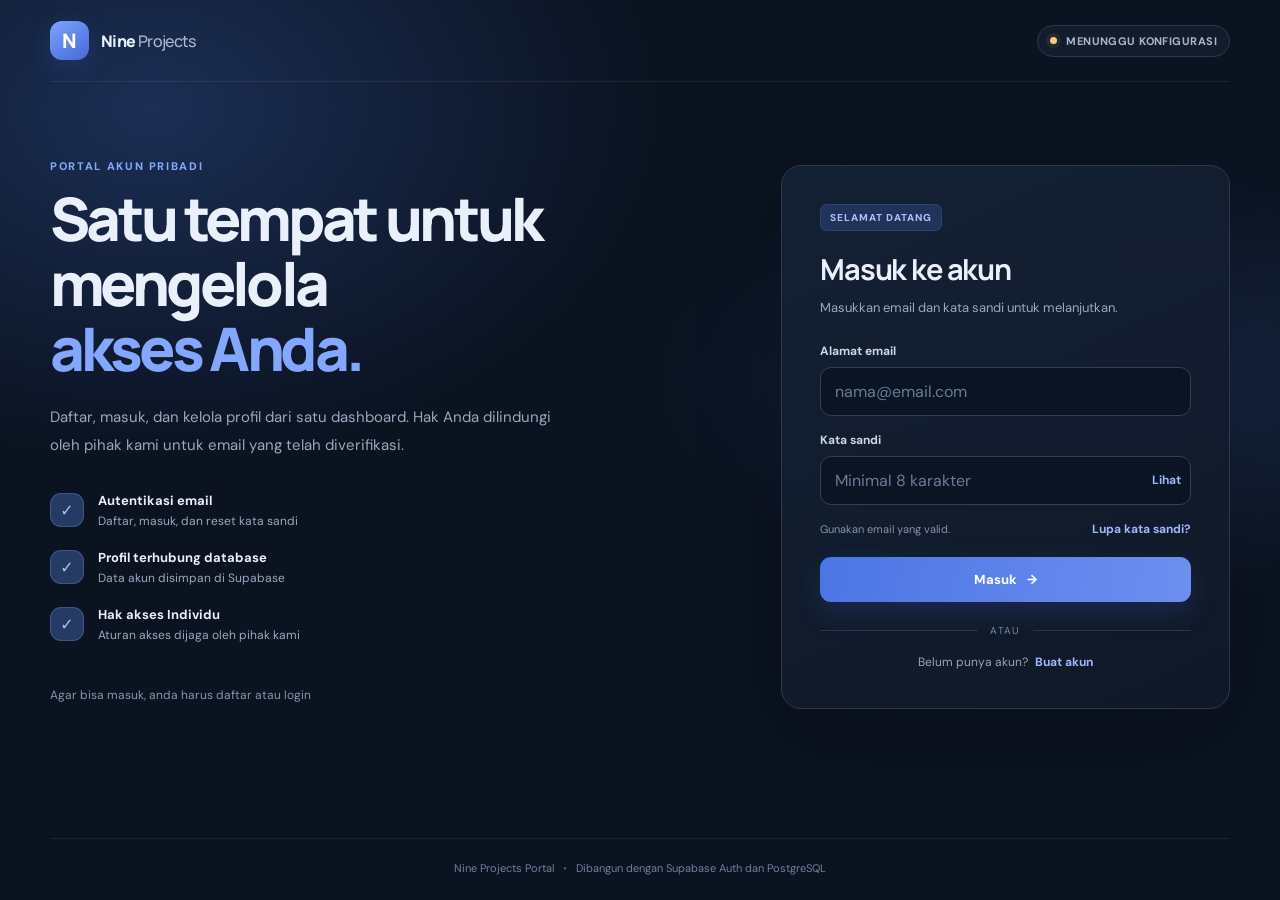
==== index.html @ 7b52f407 "Add files via upload Add NineProjects Portal website" ====
<!doctype html>
<html lang="id">
<head>
  <meta charset="UTF-8">
  <meta name="viewport" content="width=device-width, initial-scale=1">
  <meta name="description" content="Portal akun dengan autentikasi email dan dashboard pengguna.">
  <meta name="theme-color" content="#101827">
  <title>Nine Projects Portal</title>
  <link rel="stylesheet" href="assets/styles.css">
  <script type="module" src="assets/app.js"></script>
</head>
<body>
  <div class="site-shell">
    <header class="topbar">
      <a class="brand" href="./" aria-label="Nine Projects Portal, halaman utama">
        <span class="brand-mark">N</span>
        <span>Nine <span class="brand-light">Projects</span></span>
      </a>
      <span class="connection-pill"><span class="connection-dot"></span><span id="connectionLabel">Menunggu konfigurasi</span></span>
    </header>

    <main>
      <section id="authView" class="auth-view">
        <div class="hero-copy">
          <p class="eyebrow">PORTAL AKUN PRIBADI</p>
          <h1>Satu tempat untuk mengelola <span>akses Anda.</span></h1>
          <p class="hero-description">Daftar, masuk, dan kelola profil dari satu dashboard. Hak Anda dilindungi oleh pihak kami untuk email yang telah diverifikasi.</p>
          <div class="feature-list">
            <div class="feature"><span class="feature-icon">✓</span><span><strong>Autentikasi email</strong><small>Daftar, masuk, dan reset kata sandi</small></span></div>
            <div class="feature"><span class="feature-icon">✓</span><span><strong>Profil terhubung database</strong><small>Data akun disimpan di Supabase</small></span></div>
            <div class="feature"><span class="feature-icon">✓</span><span><strong>Hak akses Individu</strong><small>Aturan akses dijaga oleh pihak kami</small></span></div>
          </div>
          <p class="hero-note">Agar bisa masuk, anda harus daftar atau login</p>
        </div>

        <section class="auth-card" aria-labelledby="authTitle">
          <div class="card-kicker" id="formKicker">SELAMAT DATANG</div>
          <h2 id="authTitle">Masuk ke akun</h2>
          <p class="card-description" id="authDescription">Masukkan email dan kata sandi untuk melanjutkan.</p>

          <form id="authForm" novalidate>
            <div class="form-field" id="nameField" hidden>
              <label for="displayName">Nama tampilan</label>
              <input id="displayName" name="displayName" type="text" autocomplete="name" maxlength="80" placeholder="Nama Anda">
            </div>
            <div class="form-field">
              <label for="email">Alamat email</label>
              <input id="email" name="email" type="email" autocomplete="email" placeholder="nama@email.com" required>
            </div>
            <div class="form-field">
              <label for="password">Kata sandi</label>
              <div class="password-wrap">
                <input id="password" name="password" type="password" autocomplete="current-password" minlength="8" placeholder="Minimal 8 karakter" required>
                <button class="text-button password-toggle" id="togglePassword" type="button">Lihat</button>
              </div>
            </div>
            <div class="form-field" id="confirmField" hidden>
              <label for="confirmPassword">Ulangi kata sandi</label>
              <input id="confirmPassword" name="confirmPassword" type="password" autocomplete="new-password" minlength="8" placeholder="Ulangi kata sandi">
            </div>
            <div class="form-options" id="loginOptions">
              <span class="subtle-text">Gunakan email yang valid.</span>
              <button class="text-button" id="forgotPassword" type="button">Lupa kata sandi?</button>
            </div>
            <button class="primary-button" id="submitButton" type="submit">Masuk <span aria-hidden="true">→</span></button>
            <div id="authNotice" class="notice" role="status" aria-live="polite" hidden></div>
          </form>

          <div class="card-divider"><span>ATAU</span></div>
          <p class="switch-copy"><span id="switchQuestion">Belum punya akun?</span> <button class="text-button" id="switchMode" type="button">Buat akun</button></p>
        </section>
      </section>

      <section id="recoveryView" class="narrow-view" hidden>
        <section class="auth-card recovery-card">
          <p class="eyebrow">PEMULIHAN AKUN</p>
          <h2>Buat kata sandi baru</h2>
          <p class="card-description">Pilih kata sandi baru untuk akun Anda.</p>
          <form id="recoveryForm" novalidate>
            <div class="form-field"><label for="newPassword">Kata sandi baru</label><input id="newPassword" type="password" minlength="8" autocomplete="new-password" required></div>
            <div class="form-field"><label for="newPasswordConfirm">Ulangi kata sandi baru</label><input id="newPasswordConfirm" type="password" minlength="8" autocomplete="new-password" required></div>
            <button class="primary-button" type="submit">Simpan kata sandi <span aria-hidden="true">→</span></button>
            <div id="recoveryNotice" class="notice" role="status" aria-live="polite" hidden></div>
          </form>
        </section>
      </section>

      <section id="dashboardView" class="dashboard-view" hidden>
        <div class="dashboard-heading">
          <div><p class="eyebrow" id="dashboardEyebrow">AREA PENGGUNA</p><h1 id="dashboardTitle">Dashboard</h1><p class="dashboard-subtitle" id="dashboardWelcome">Memuat informasi akun...</p></div>
          <button class="secondary-button" id="logoutButton" type="button">Keluar <span aria-hidden="true">↗</span></button>
        </div>

        <div class="summary-grid">
          <article class="summary-card"><span class="summary-label">Status sesi</span><strong>Aktif</strong><span class="summary-foot">Autentikasi Supabase</span></article>
          <article class="summary-card"><span class="summary-label">Peran akun</span><strong id="roleValue">Pengguna</strong><span class="summary-foot">Ditetapkan database</span></article>
          <article class="summary-card"><span class="summary-label">Profil</span><strong id="profileStatus">Terhubung</strong><span class="summary-foot">Database PostgreSQL</span></article>
        </div>

        <div class="dashboard-columns">
          <section class="content-card">
            <div class="section-heading"><div><p class="eyebrow">INFORMASI</p><h2>Profil akun</h2></div></div>
            <form id="profileForm" class="profile-form" novalidate>
              <div class="form-field"><label for="profileName">Nama tampilan</label><input id="profileName" maxlength="80" required></div>
              <div class="form-field"><label for="profileEmail">Alamat email</label><input id="profileEmail" type="email" readonly></div>
              <button class="secondary-button" type="submit">Simpan profil</button>
              <div id="profileNotice" class="notice" role="status" aria-live="polite" hidden></div>
            </form>
          </section>
          <section class="content-card admin-panel" id="adminPanel" hidden>
            <div class="section-heading"><div><p class="eyebrow">AKSES KHUSUS</p><h2>Panel Admin</h2></div><span class="admin-badge">ADMIN</span></div>
            <p class="panel-description">Daftar pengguna ini hanya bisa dibaca oleh akun dengan peran Admin yang valid di database.</p>
            <div class="admin-toolbar"><label for="userSearch" class="visually-hidden">Cari pengguna</label><input id="userSearch" type="search" placeholder="Cari nama atau email..."><button class="secondary-button" id="refreshUsers" type="button">Muat ulang</button></div>
            <div class="table-wrap"><table><thead><tr><th>Pengguna</th><th>Peran</th><th>Terdaftar</th></tr></thead><tbody id="usersTableBody"><tr><td colspan="3" class="empty-cell">Memuat data pengguna...</td></tr></tbody></table></div>
            <p class="table-caption" id="usersCaption">Data diambil dari tabel profiles.</p>
            <div id="adminNotice" class="notice" role="status" aria-live="polite" hidden></div>
          </section>
        </div>
      </section>
    </main>

    <footer class="footer">Nine Projects Portal <span>•</span> Dibangun dengan Supabase Auth dan PostgreSQL</footer>
  </div>
</body>
</html>
---- assets/styles.css ----
@import url('https://fonts.googleapis.com/css2?family=DM+Sans:wght@400;500;600;700&family=Manrope:wght@400;500;600;700;800&display=swap');
:root {
  font-family:'DM Sans',system-ui,-apple-system,BlinkMacSystemFont,'Segoe UI',sans-serif;
  color:#eaf0fa;
  background:#0b1220;
  font-synthesis:none;
  text-rendering:optimizeLegibility;
  --bg:#0b1220;
  --surface:#111b2c;
  --surface-2:#152238;
  --line:#2a3950;
  --muted:#98a8bf;
  --text:#eaf0fa;
  --accent:#83a7ff;
  --accent-strong:#406fe4;
  --success:#79dfb0;
  --warning:#f5cb7b;
  --danger:#ff929c;
  --radius:20px
}
* {
  box-sizing:border-box
}
body {
  margin:0;
  min-height:100vh;
  background:radial-gradient(ellipse at 12% 12%,#1b2e54 0%,transparent 32%),radial-gradient(ellipse at 88% 42%,#172541 0%,transparent 30%),var(--bg);
  color:var(--text)
}
button,input {
  font:inherit
}
button {
  cursor:pointer
}
.site-shell {
  min-height:100vh;
  display:flex;
  flex-direction:column
}
.topbar {
  width:min(1180px,calc(100% - 48px));
  height:82px;
  margin:0 auto;
  display:flex;
  align-items:center;
  justify-content:space-between;
  border-bottom:1px solid #ffffff12
}
.brand {
  display:flex;
  align-items:center;
  gap:12px;
  color:var(--text);
  text-decoration:none;
  font-family:Manrope,sans-serif;
  font-weight:800;
  letter-spacing:-.04em
}
.brand-mark {
  width:39px;
  height:39px;
  border-radius:12px;
  display:grid;
  place-items:center;
  background:linear-gradient(145deg,#7fa2ff,#4569d9);
  color:white;
  font-size:20px;
  box-shadow:0 7px 24px #406fe433
}
.brand-light {
  font-weight:500;
  color:#aab8ce
}
.connection-pill {
  display:flex;
  align-items:center;
  gap:9px;
  border:1px solid var(--line);
  background:#121c2d;
  color:#aab8ce;
  border-radius:99px;
  padding:8px 12px;
  font-size:11px;
  font-weight:700;
  letter-spacing:.04em;
  text-transform:uppercase
}
.connection-dot {
  width:7px;
  height:7px;
  border-radius:100%;
  background:var(--warning);
  box-shadow:0 0 0 4px #f5cb7b12
}
main {
  width:min(1180px,calc(100% - 48px));
  margin:0 auto;
  flex:1;
  padding:60px 0 70px
}
.auth-view {
  display:grid;
  grid-template-columns:minmax(0,1.05fr) minmax(370px,.75fr);
  gap:clamp(40px,8vw,120px);
  align-items:center;
  min-height:590px
}
.hero-copy {
  max-width:600px
}
.eyebrow {
  margin:0 0 13px;
  color:var(--accent);
  font-size:11px;
  font-weight:800;
  letter-spacing:.15em
}
.hero-copy h1,.dashboard-heading h1 {
  margin:0;
  font-family:Manrope,sans-serif;
  font-size:clamp(38px,4.7vw,60px);
  line-height:1.08;
  letter-spacing:-.06em;
  font-weight:800
}
.hero-copy h1 span {
  display:block;
  color:var(--accent)
}
.hero-description {
  max-width:520px;
  color:var(--muted);
  font-size:15px;
  line-height:1.85;
  margin:24px 0 32px
}
.feature-list {
  display:grid;
  gap:20px
}
.feature {
  display:flex;
  align-items:center;
  gap:14px
}
.feature-icon {
  width:34px;
  height:34px;
  display:grid;
  place-items:center;
  border-radius:11px;
  border:1px solid #8aafff3c;
  background:#263b64;
  color:#a9c2ff;
  font-weight:800;
  flex:0 0 auto
}
.feature strong,.feature small {
  display:block
}
.feature strong {
  font-size:13px;
  font-weight:700
}
.feature small {
  margin-top:4px;
  color:var(--muted);
  font-size:12px
}
.hero-note {
  margin-top:44px;
  font-size:12px;
  color:#8495af
}
.auth-card,.content-card {
  border:1px solid #2a3950;
  background:linear-gradient(155deg,#142035f7,#101827f7);
  border-radius:var(--radius);
  box-shadow:0 25px 90px #00000025
}
.auth-card {
  padding:clamp(24px,3vw,38px)
}
.card-kicker {
  display:inline-flex;
  border:1px solid #6387e52e;
  background:#213358;
  color:#aac2ff;
  padding:6px 9px;
  border-radius:7px;
  font-size:10px;
  font-weight:800;
  letter-spacing:.1em
}
.auth-card h2,.content-card h2 {
  font-family:Manrope,sans-serif;
  letter-spacing:-.04em
}
.auth-card h2 {
  font-size:29px;
  margin:18px 0 8px
}
.card-description {
  font-size:13px;
  color:var(--muted);
  line-height:1.65;
  margin:0 0 24px
}
.form-field {
  display:grid;
  gap:8px;
  margin:16px 0
}
.form-field label {
  font-size:12px;
  font-weight:700;
  color:#cbd6e7
}
.form-field input,.admin-toolbar input {
  width:100%;
  min-width:0;
  border:1px solid #2e405b;
  border-radius:11px;
  background:#0b1423;
  color:var(--text);
  padding:13px 14px;
  outline:0;
  transition:border-color .16s,box-shadow .16s
}
.form-field input::placeholder,.admin-toolbar input::placeholder {
  color:#687b97
}
.form-field input:focus,.admin-toolbar input:focus {
  border-color:#7297f6;
  box-shadow:0 0 0 3px #7297f620
}
.form-field input[readonly] {
  background:#172337;
  color:#a7b4c8
}
.password-wrap {
  position:relative
}
.password-wrap input {
  padding-right:67px
}
.password-toggle {
  position:absolute;
  right:10px;
  top:50%;
  transform:translateY(-50%)
}
.form-options {
  display:flex;
  justify-content:space-between;
  align-items:center;
  gap:12px;
  margin:16px 0 20px
}
.subtle-text {
  font-size:11px;
  color:#8192ad
}
.text-button {
  padding:0;
  border:0;
  background:transparent;
  color:#9db8ff;
  font-size:12px;
  font-weight:700
}
.text-button:hover {
  text-decoration:underline
}
.primary-button {
  width:100%;
  display:flex;
  align-items:center;
  justify-content:center;
  gap:10px;
  border:0;
  border-radius:11px;
  background:linear-gradient(100deg,#4c75e4,#6d8ff0);
  color:white;
  padding:14px 16px;
  font-size:13px;
  font-weight:800;
  box-shadow:0 10px 28px #416bd633;
  transition:filter .15s,transform .15s
}
.primary-button:hover {
  filter:brightness(1.08);
  transform:translateY(-1px)
}
.primary-button:disabled,.secondary-button:disabled {
  cursor:wait;
  opacity:.65
}
.card-divider {
  display:flex;
  align-items:center;
  gap:12px;
  margin:22px 0 17px;
  color:#7688a3;
  font-size:10px;
  letter-spacing:.13em
}
.card-divider:before,.card-divider:after {
  content:'';
  height:1px;
  background:#27364d;
  flex:1
}
.switch-copy {
  text-align:center;
  font-size:12px;
  color:#95a5bd;
  margin:0
}
.switch-copy .text-button {
  margin-left:4px
}
.notice {
  padding:12px 13px;
  margin-top:14px;
  border:1px solid transparent;
  border-radius:10px;
  font-size:12px;
  line-height:1.6;
  overflow-wrap:anywhere
}
.notice[hidden],[hidden] {
  display:none!important
}
.notice.info {
  background:#1b2d4d;
  border-color:#38578c;
  color:#c2d5ff
}
.notice.success {
  background:#15392f;
  border-color:#24664e;
  color:#a7f0cc
}
.notice.warn {
  background:#3b2d1d;
  border-color:#76552c;
  color:#ffdda1
}
.notice.error {
  background:#3e222b;
  border-color:#773844;
  color:#ffc0c7
}
.narrow-view {
  max-width:510px;
  margin:35px auto
}
.recovery-card h2 {
  margin-top:14px
}
.dashboard-view {
  animation:appear .25s ease-out
}
.dashboard-heading {
  display:flex;
  align-items:center;
  justify-content:space-between;
  gap:20px;
  margin-bottom:30px
}
.dashboard-heading h1 {
  font-size:clamp(34px,4vw,48px)
}
.dashboard-subtitle {
  color:var(--muted);
  font-size:13px;
  margin:10px 0 0
}
.secondary-button {
  display:inline-flex;
  align-items:center;
  justify-content:center;
  gap:10px;
  border:1px solid #354862;
  border-radius:10px;
  background:#17243a;
  color:#e8effb;
  padding:11px 14px;
  font-size:12px;
  font-weight:800;
  white-space:nowrap
}
.secondary-button:hover {
  background:#1e304d;
  border-color:#4d6790
}
.summary-grid {
  display:grid;
  grid-template-columns:repeat(3,minmax(0,1fr));
  gap:16px;
  margin-bottom:18px
}
.summary-card {
  border:1px solid #2a3950;
  background:#111b2c;
  border-radius:15px;
  padding:22px
}
.summary-label,.summary-foot {
  display:block;
  color:#96a7bf;
  font-size:12px
}
.summary-card strong {
  display:block;
  font-family:Manrope,sans-serif;
  font-size:25px;
  letter-spacing:-.04em;
  margin:12px 0 7px
}
.summary-foot {
  font-size:11px;
  color:#7286a4
}
.dashboard-columns {
  display:grid;
  grid-template-columns:minmax(290px,.7fr) minmax(0,1.3fr);
  align-items:start;
  gap:18px
}
.content-card {
  padding:24px;
  min-width:0
}
.section-heading {
  display:flex;
  align-items:center;
  justify-content:space-between;
  gap:12px;
  margin-bottom:20px
}
.section-heading .eyebrow {
  margin-bottom:6px
}
.section-heading h2 {
  font-size:23px;
  margin:0
}
.admin-badge {
  display:inline-flex;
  border:1px solid #2d765e;
  background:#15392f;
  color:#8aebbc;
  border-radius:7px;
  padding:6px 8px;
  font-size:10px;
  font-weight:800;
  letter-spacing:.08em
}
.profile-form .secondary-button {
  margin-top:4px
}
.profile-form .form-field {
  margin:18px 0
}
.panel-description {
  font-size:12px;
  color:var(--muted);
  line-height:1.7;
  margin:-6px 0 18px
}
.admin-toolbar {
  display:flex;
  gap:9px;
  margin:16px 0
}
.admin-toolbar input {
  padding:10px 12px;
  font-size:12px
}
.admin-toolbar .secondary-button {
  padding:10px 12px
}
.table-wrap {
  width:100%;
  overflow:auto;
  border:1px solid #293950;
  border-radius:11px
}
table {
  border-collapse:collapse;
  width:100%;
  font-size:12px;
  text-align:left
}
th {
  font-size:10px;
  text-transform:uppercase;
  letter-spacing:.08em;
  color:#8498b7;
  background:#17243a
}
th,td {
  padding:13px 12px;
  border-bottom:1px solid #27364c;
  vertical-align:top
}
tbody tr:last-child td {
  border-bottom:0
}
td {
  color:#d7e1f1
}
td small {
  display:block;
  color:#8396b1;
  margin-top:4px;
  font-size:10px
}
.role-chip {
  display:inline-block;
  border:1px solid #354b70;
  background:#1c2d4b;
  color:#c1d4ff;
  padding:4px 7px;
  border-radius:6px;
  font-size:10px;
  font-weight:800
}
.role-chip.admin {
  border-color:#2a7458;
  background:#16392f;
  color:#8de4b9
}
.empty-cell {
  text-align:center;
  color:#8799b4;
  padding:22px
}
.table-caption {
  font-size:10px;
  color:#7d90ac;
  margin:10px 0 0
}
.visually-hidden {
  position:absolute;
  width:1px;
  height:1px;
  padding:0;
  margin:-1px;
  overflow:hidden;
  clip:rect(0,0,0,0);
  white-space:nowrap;
  border:0
}
.footer {
  width:min(1180px,calc(100% - 48px));
  border-top:1px solid #ffffff12;
  padding:22px 0 25px;
  margin:0 auto;
  text-align:center;
  color:#6f829e;
  font-size:11px
}
.footer span {
  padding:0 6px;
  color:#465b7c
}
@keyframes appear {
  from {
    opacity:.5;
    transform:translateY(6px)
  }
  to {
    opacity:1;
    transform:translateY(0)
  }
}
@media(max-width:900px) {
  .auth-view {
    grid-template-columns:1fr minmax(340px,.85fr);
    gap:34px
  }
  .hero-copy h1 {
    font-size:clamp(36px,5vw,49px)
  }
  .dashboard-columns {
    grid-template-columns:1fr
  }
  .admin-panel {
    grid-column:auto
  }
}
@media(max-width:720px) {
  .topbar,main,.footer {
    width:calc(100% - 32px)
  }
  main {
    padding:38px 0 48px
  }
  .auth-view {
    grid-template-columns:1fr;
    gap:28px;
    min-height:unset
  }
  .hero-copy {
    max-width:600px
  }
  .hero-copy h1 {
    font-size:42px
  }
  .hero-description {
    margin:18px 0 24px
  }
  .feature-list {
    gap:14px
  }
  .hero-note {
    margin-top:24px
  }
  .auth-card {
    padding:25px
  }
  .summary-grid {
    grid-template-columns:1fr;
    gap:10px
  }
  .summary-card {
    padding:16px;
    display:grid;
    grid-template-columns:1fr auto;
    align-items:center;
    gap:5px 12px
  }
  .summary-card strong {
    grid-column:2;
    grid-row:1/3;
    margin:0
  }
  .summary-foot {
    grid-column:1
  }
  .dashboard-heading {
    align-items:flex-start;
    flex-direction:column
  }
  .dashboard-heading .secondary-button {
    align-self:flex-start
  }
  .content-card {
    padding:18px
  }
  .admin-toolbar {
    flex-wrap:wrap
  }
  .admin-toolbar input {
    flex:1 1 170px
  }
  .table-wrap {
    margin-right:0
  }
}
@media(max-width:430px) {
  .topbar {
    height:70px
  }
  .brand {
    font-size:14px
  }
  .brand-mark {
    width:34px;
    height:34px
  }
  .connection-pill {
    font-size:9px;
    padding:7px 8px;
    gap:6px
  }
  .hero-copy h1 {
    font-size:36px
  }
  .hero-description {
    font-size:13px
  }
  .auth-card h2 {
    font-size:26px
  }
  .form-options {
    align-items:flex-start;
    flex-direction:column
  }
  .table-wrap table {
    min-width:460px
  }
}
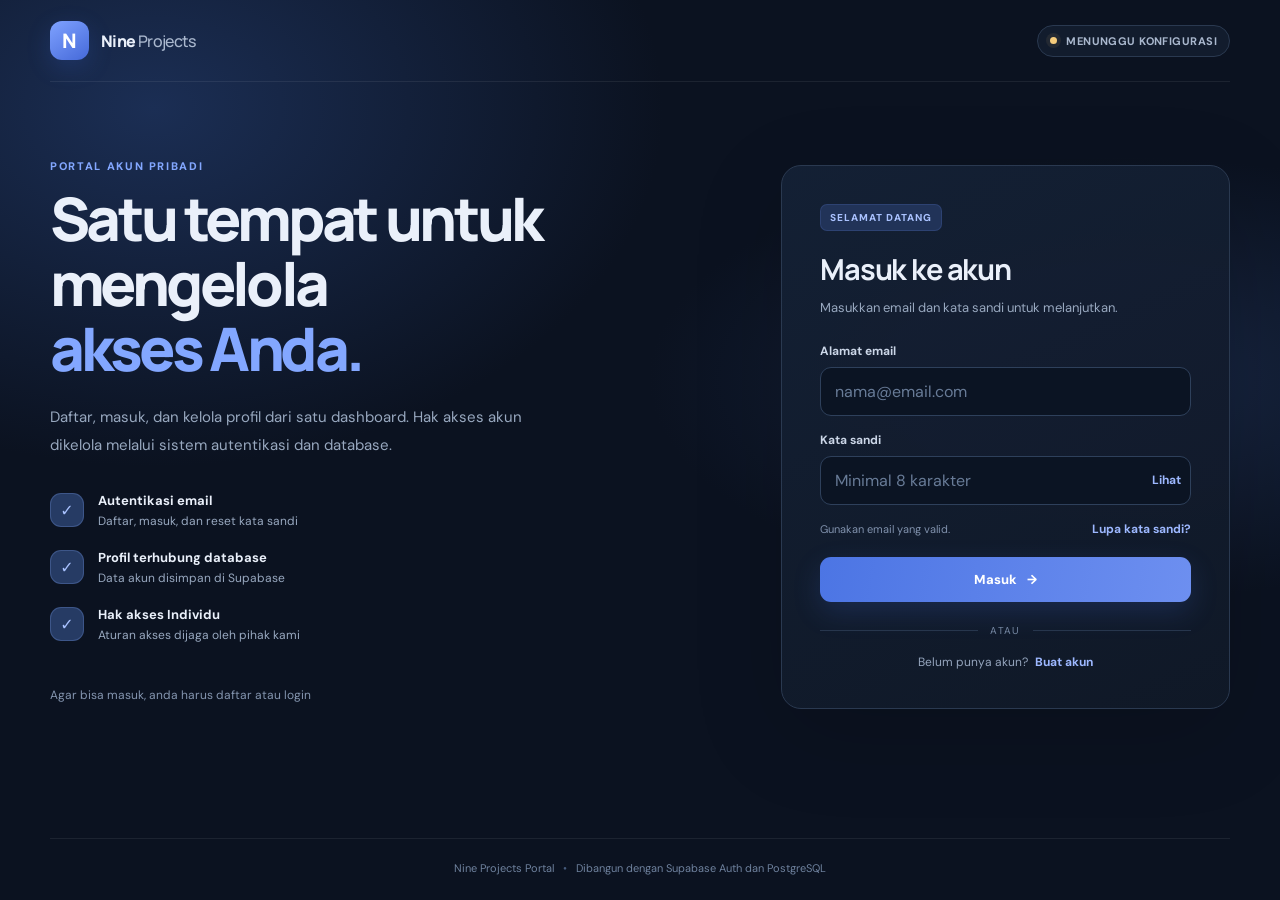
==== commit dbcf6497: "Add files via upload" ====
--- a/index.html
+++ b/index.html
@@ -24,7 +24,7 @@
         <div class="hero-copy">
           <p class="eyebrow">PORTAL AKUN PRIBADI</p>
           <h1>Satu tempat untuk mengelola <span>akses Anda.</span></h1>
-          <p class="hero-description">Daftar, masuk, dan kelola profil dari satu dashboard. Hak Anda dilindungi oleh pihak kami untuk email yang telah diverifikasi.</p>
+          <p class="hero-description">Daftar, masuk, dan kelola profil dari satu dashboard. Hak akses akun dikelola melalui sistem autentikasi dan database.</p>
           <div class="feature-list">
             <div class="feature"><span class="feature-icon">✓</span><span><strong>Autentikasi email</strong><small>Daftar, masuk, dan reset kata sandi</small></span></div>
             <div class="feature"><span class="feature-icon">✓</span><span><strong>Profil terhubung database</strong><small>Data akun disimpan di Supabase</small></span></div>
